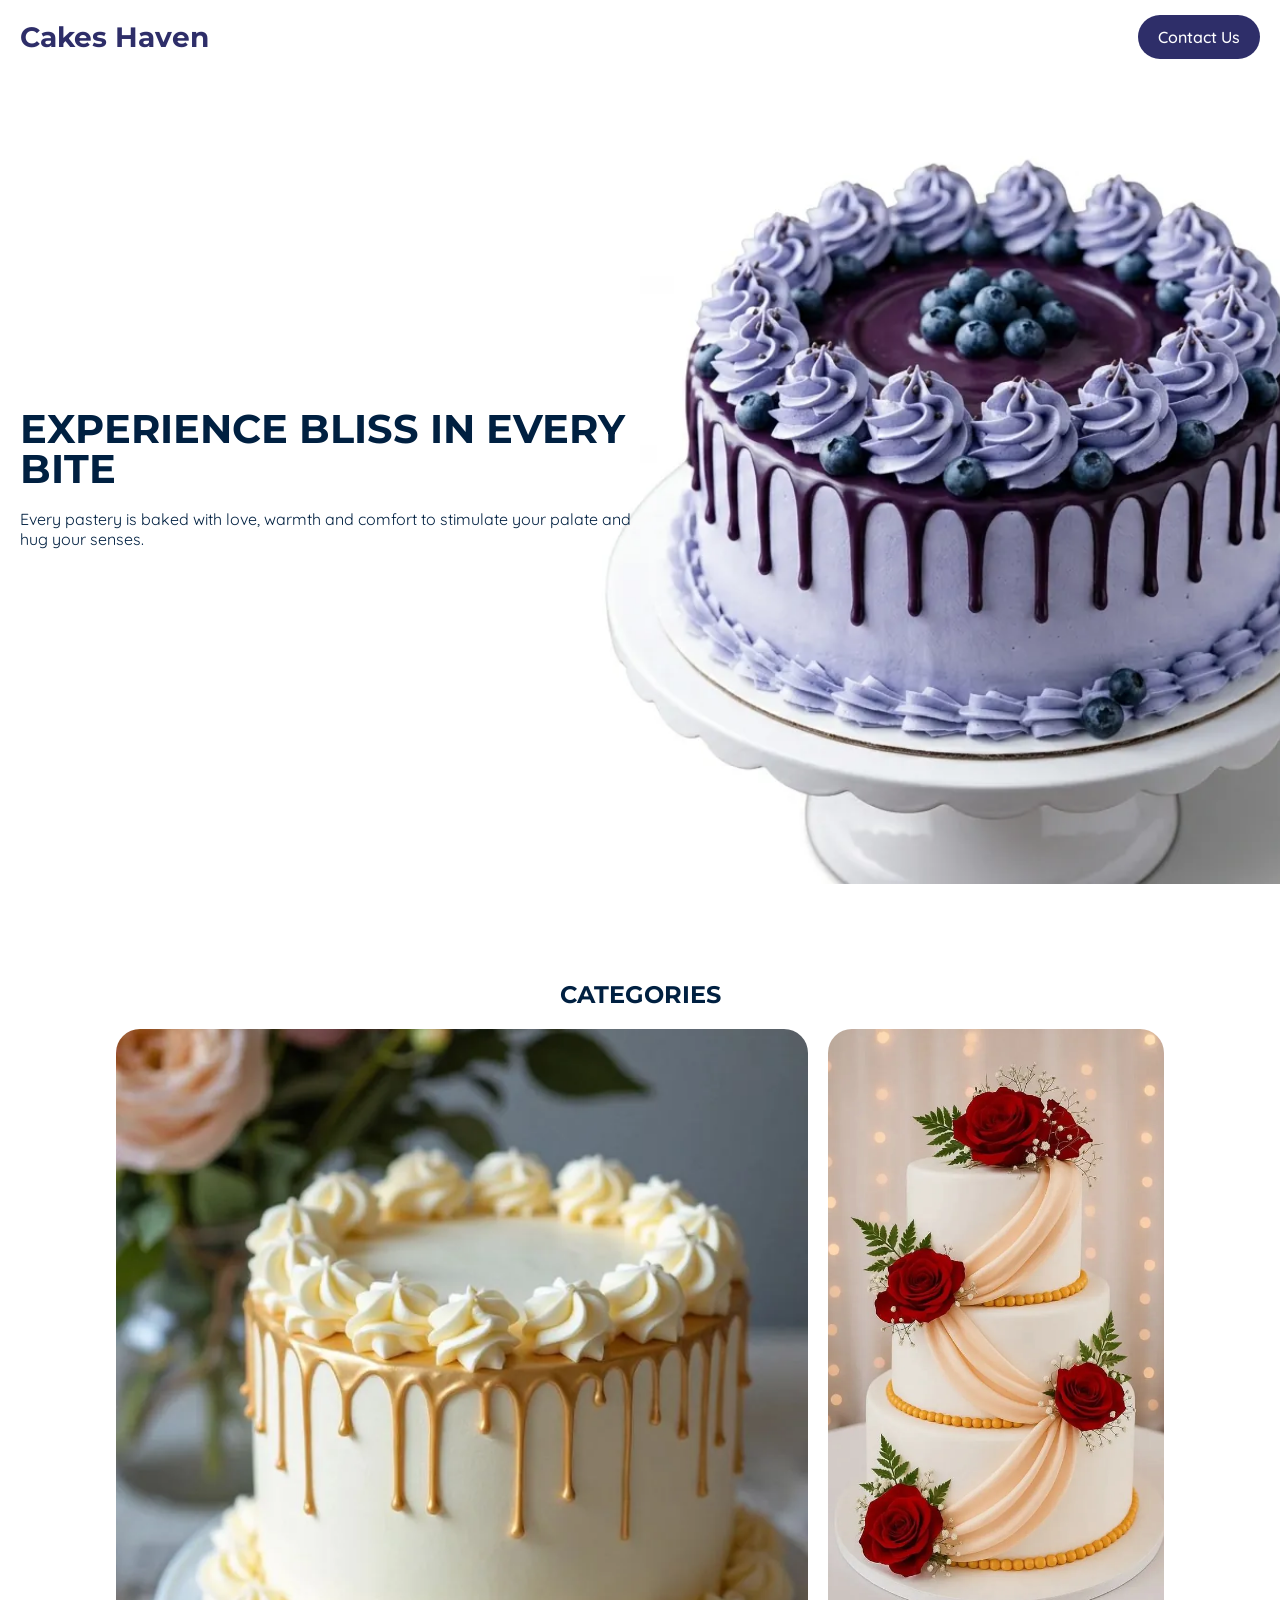
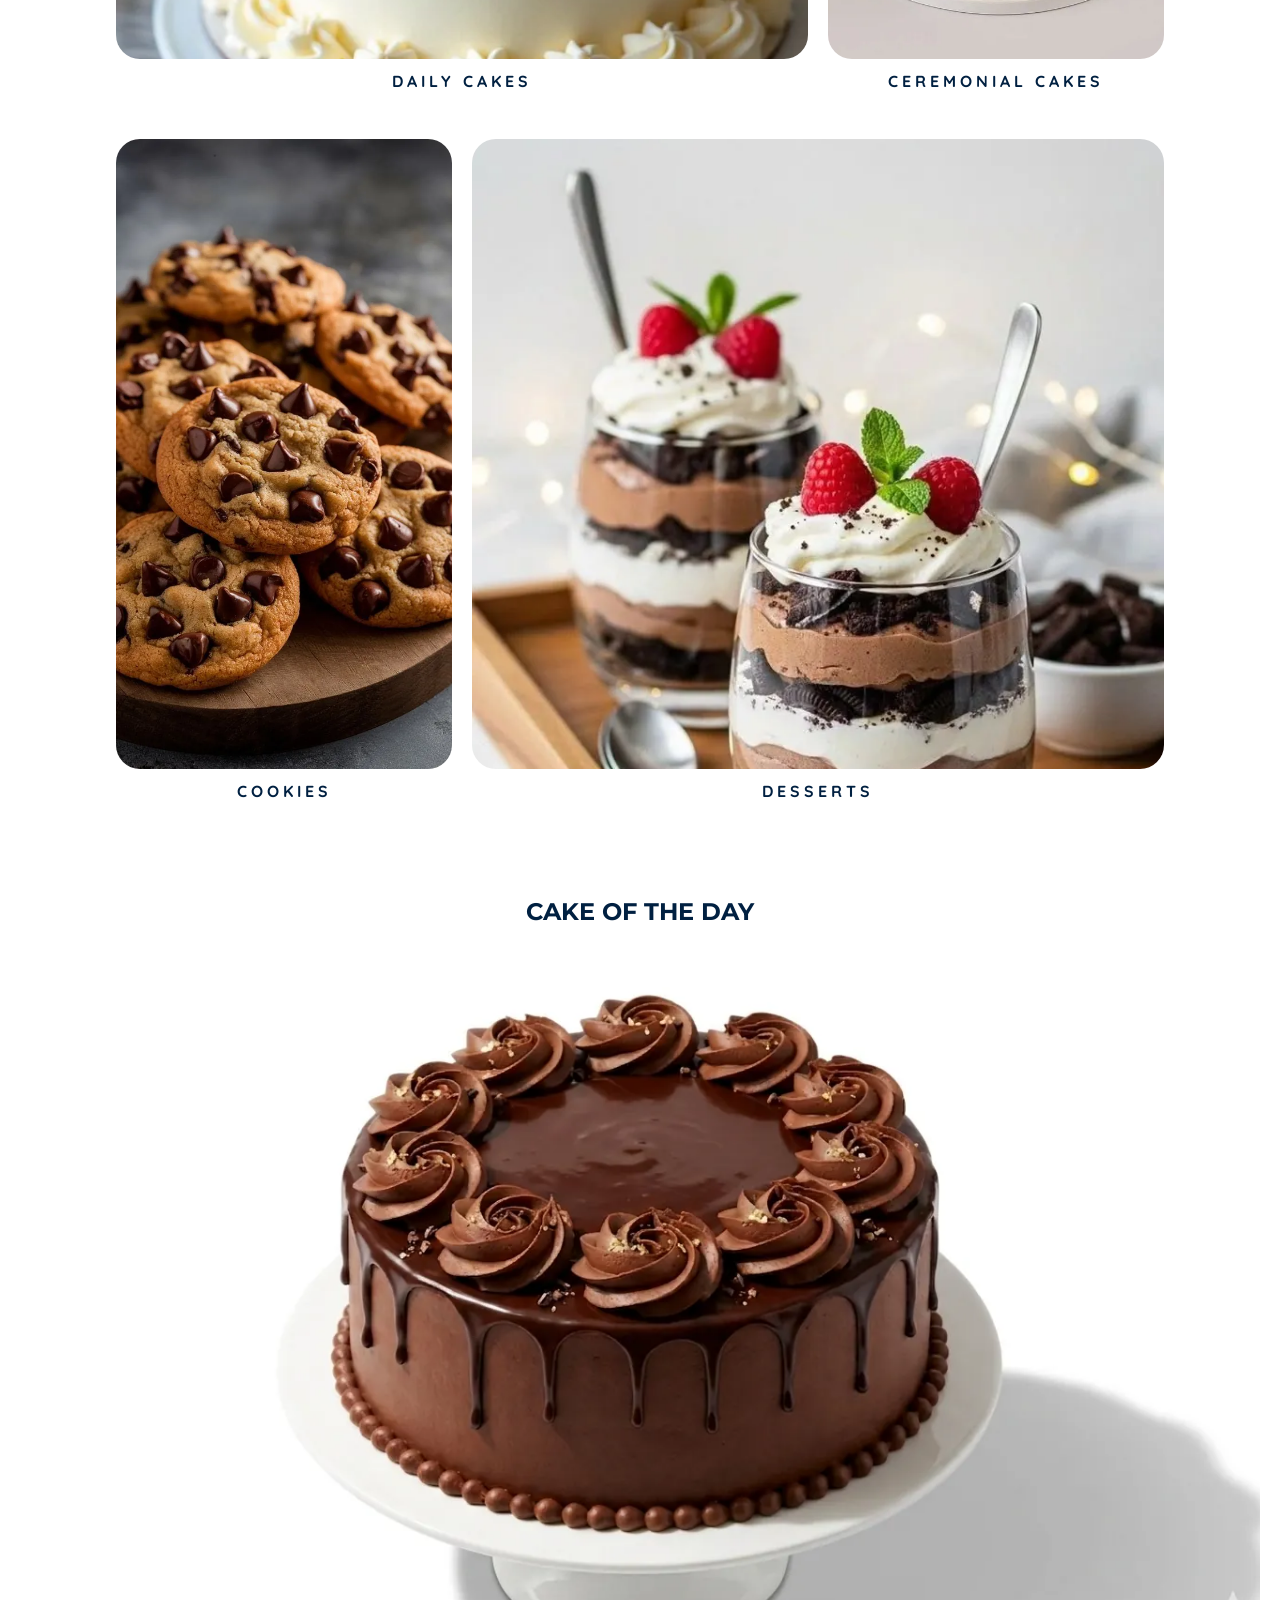
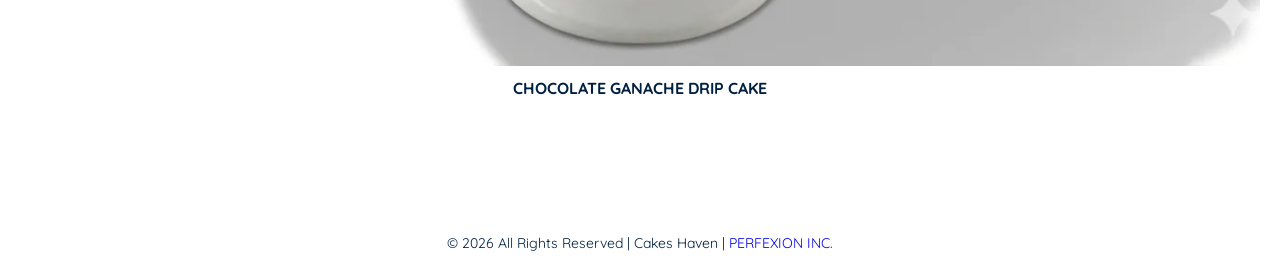
==== index.html @ 3cd72b6c "feat: first version of the website" ====
<!doctype html>
<html lang="en">
  <head>
    <meta charset="UTF-8" />
    <meta name="viewport" content="width=device-width, initial-scale=1.0" />
    <link rel="stylesheet" href="main.css" />
    <title>Cakes Haven</title>
  </head>
  <body>
    <header>
      <nav>
        <div class="logo"><a href="index.html">Cakes Haven</a></div>
        <div class="nav_links">
          <a href="#" class="btn">Contact Us</a>
        </div>
      </nav>
    </header>

    <main>
      <section>
        <div class="hero_bg">
          <article class="hero">
            <h1>EXPERIENCE BLISS IN EVERY BITE</h1>
            <p>
              Every pastery is baked with love, warmth and comfort to stimulate
              your palate and hug your senses.
            </p>
          </article>
        </div>
      </section>

      <section class="categories_section">
        <h2>Categories</h2>

        <article class="categories">
          <div class="cat_con span-2">
            <a href="./gallery.html?slug=daily-cakes" class="cat_link"
              ><div class="cat_bg d_cakes">
                <img
                  src="assets/imgs/cakes/daily-cakes/daily-cake-3.webp"
                  alt="daily cakes"
                /></div
            ></a>
            <div class="cat_txt">
              <p>Daily Cakes</p>
            </div>
          </div>

          <div class="cat_con">
            <a href="./gallery.html?slug=ceremonial-cakes" class="cat_link"
              ><div class="cat_bg c_cakes">
                <img
                  src="assets/imgs/cakes/ceremonial-cakes/ceremonial-cake-1.webp"
                  alt="ceremonial-cakes"
                /></div
            ></a>
            <div class="cat_txt">
              <p>Ceremonial Cakes</p>
            </div>
          </div>

          <div class="cat_con">
            <a href="./gallery.html?slug=cookies" class="cat_link"
              ><div class="cat_bg cookies">
                <img src="assets/imgs/cookies/cookies-1.webp" alt="cookies" /></div
            ></a>
            <div class="cat_txt">
              <p>Cookies</p>
            </div>
          </div>

          <div class="cat_con span-2">
            <a href="./gallery.html?slug=desserts" class="cat_link"
              ><div class="cat_bg desserts">
                <img src="assets/imgs/desserts/desserts-1.webp" alt="desserts"></div
            ></a>
            <div class="cat_txt">
              <p>Desserts</p>
            </div>
          </div>
        </article>
      </section>

      <section>
        <h2>Cake of the Day</h2>
        <article class="featured">
          <div class="featured_bg"></div>
          <p>Chocolate Ganache Drip Cake</p>
        </article>
      </section>
    </main>

    <footer>
      <p>
        &copy; 2026 All Rights Reserved | Cakes Haven |
        <a
          href="https://wa.me/2348100334346?text=Hello,%20Mr.%20Achusim%20Chibuike%20Joseph"
          target="_blank"
          >PERFEXION INC.</a
        >
      </p>
    </footer>
  </body>
</html>
---- main.css ----
@import url('https://fonts.googleapis.com/css2?family=Montserrat:ital,wght@0,100..900;1,100..900&family=Quicksand:wght@300..700&display=swap');

@import "assets/css/index.css";
@import "assets/css/gallery.css";

:root {
  /* ===== COLOURS ===== */
  --colour-bg: #fff;
  --colour-sec: #e1f5fe;
  --colour-accent: #2e2e69;
  --colour-text: #002041;

  /* ===== SPACING ===== */
  --spacing-xs: 12px;
  --spacing-md: 20px;
  --spacing-l: 32px;
  --spacing-xl: 48px;
  --spacing-xxl: 96px;

  /* ===== TYPOGRAPHY ===== */
  --font-main: "Montserrat", sans-serif;
  --font-sec: "Quicksand", sans-serif;
  --font-size-h1: 2.5rem;
  --font-size-h2: 1.75rem;
  --font-size-ui: 1rem;
  --font-size-xs: .875rem;
  --font-weight-bold: 700;
  --font-weight-md: 550;
  --font-weight-light: 400;

  /* ===== COMPONENTS ===== */
  --border-radius: 24px;
}

*{
    margin: 0;
    padding: 0;
    box-sizing: border-box;
}

body{
    width: 100%;
    min-height: 90vh;
    background: var(--colour-bg);
    color: var(--colour-text);
    font-family: var(--font-sec);
}

a{
    text-decoration: none;
}

h2{
        font-family: var(--font-main);
    text-align: center;
    text-transform: uppercase;
}

img{
    width: 100%;
}

.btn{
    padding: var(--spacing-xs) var(--spacing-md);
    background: var(--colour-accent);
    color: var(--colour-bg);
    font-weight: var(--font-weight-md);
    border-radius: var(--border-radius);
}
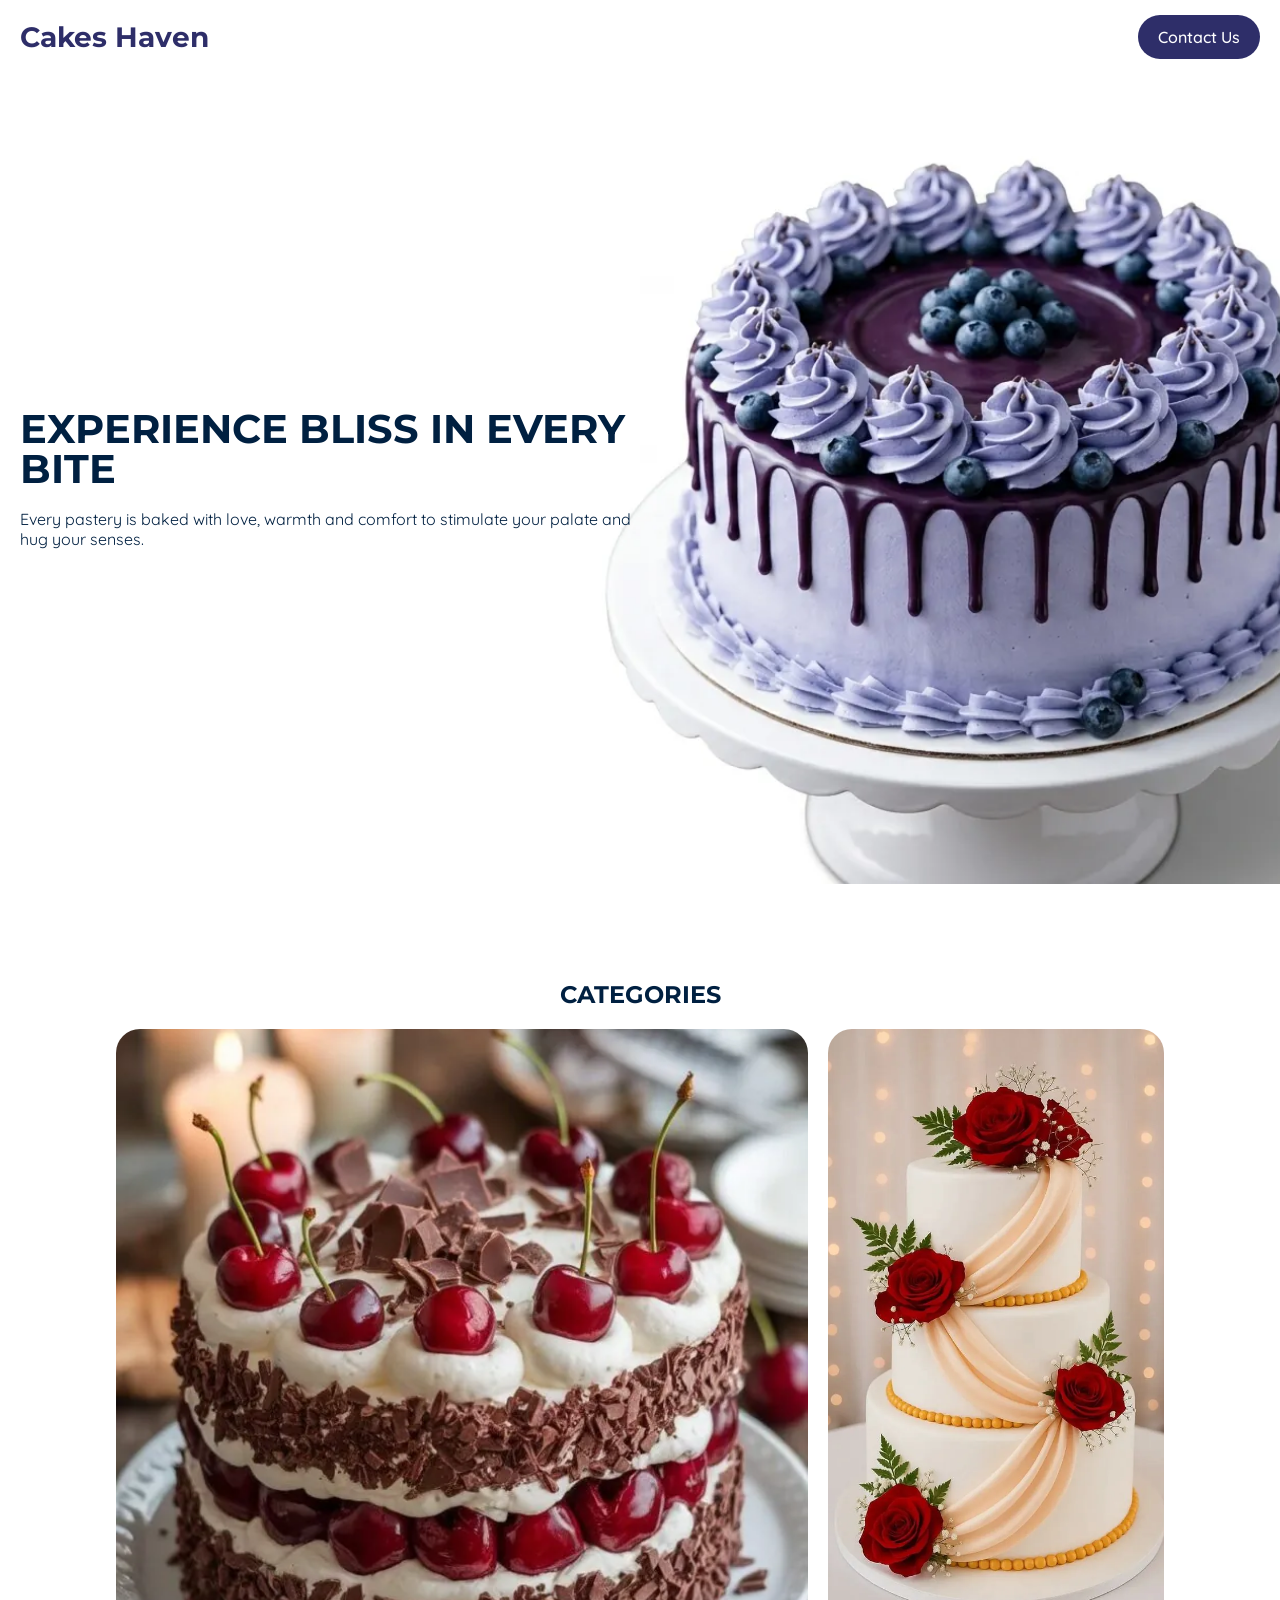
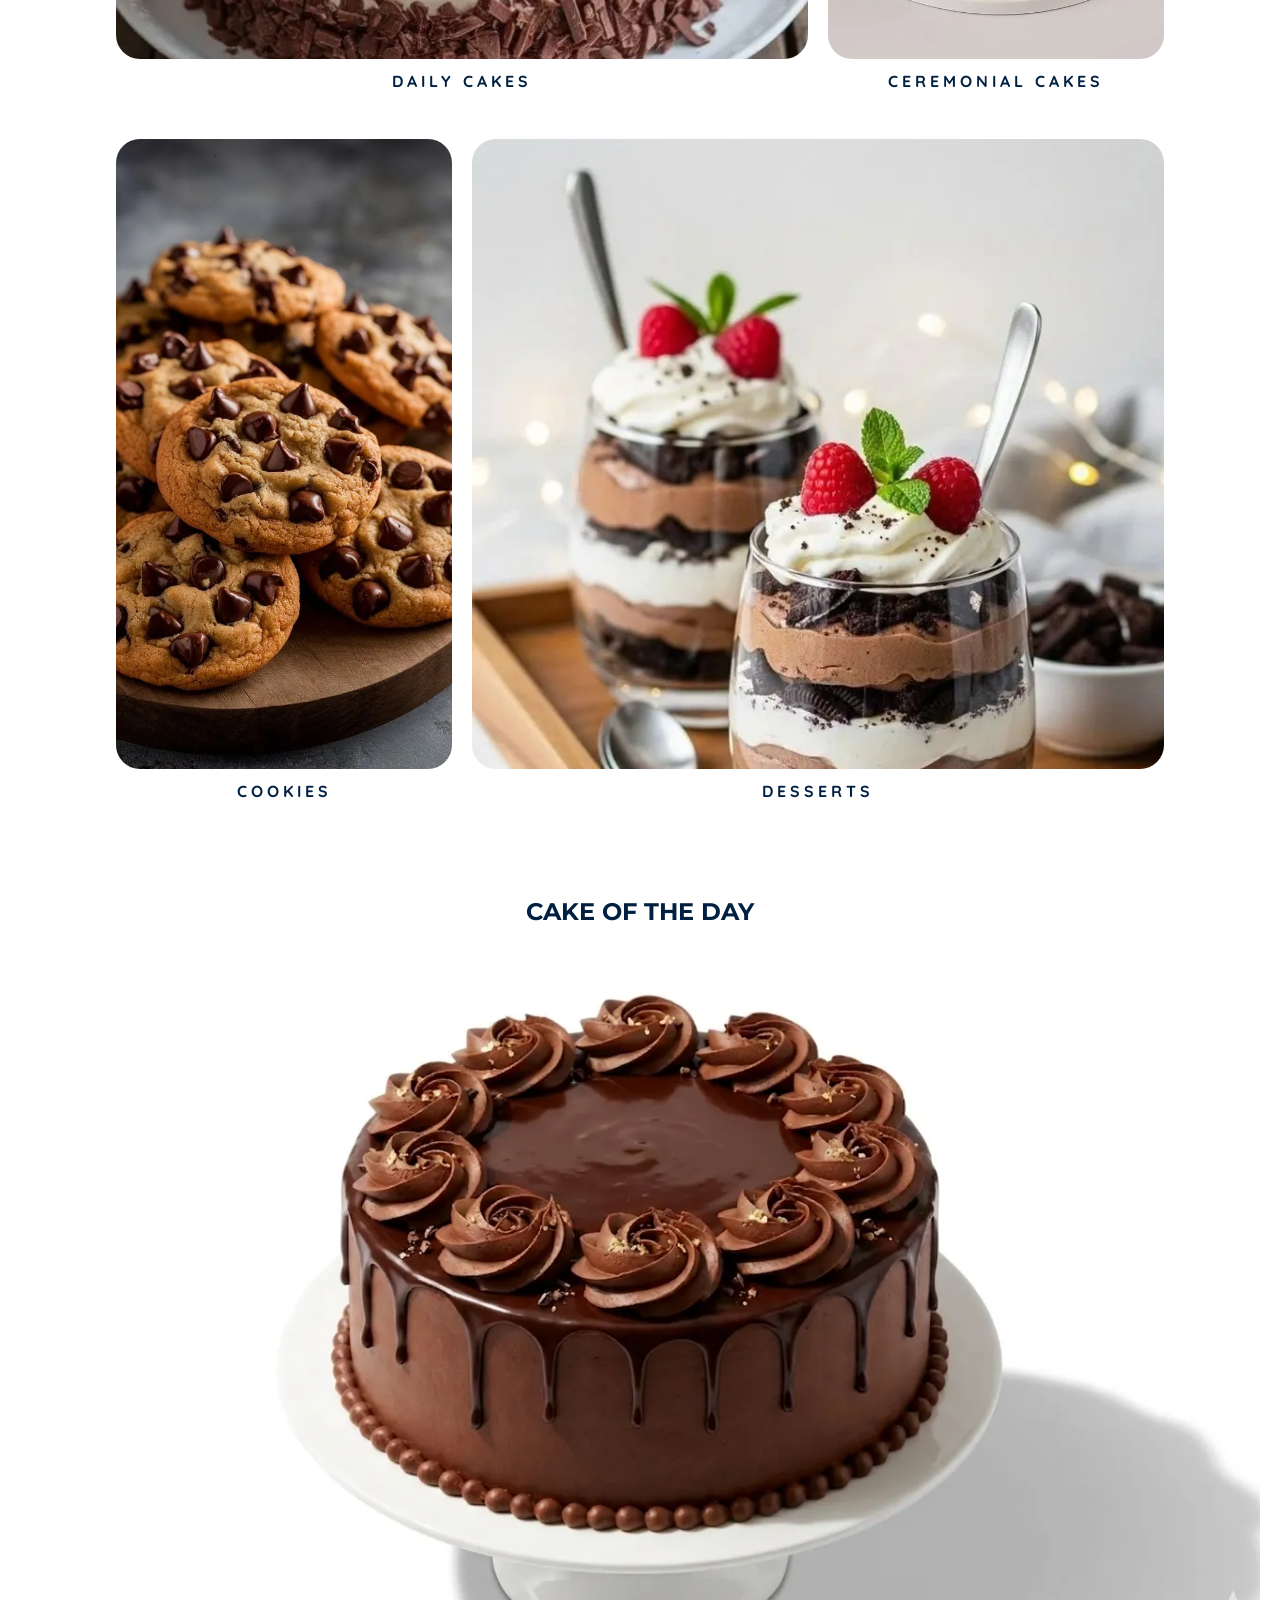
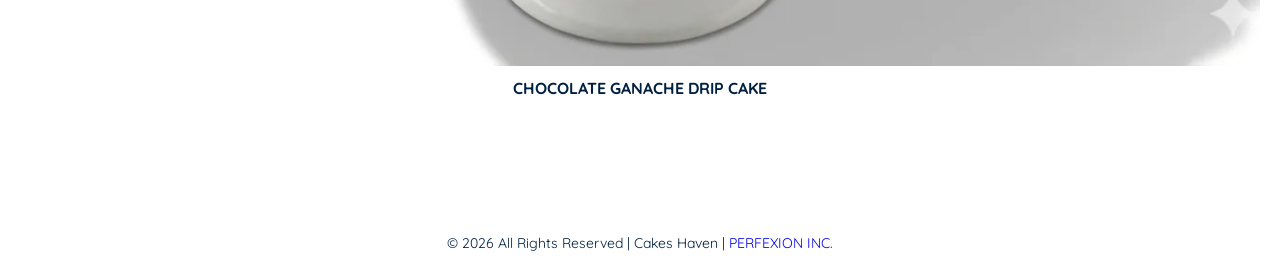
==== commit 287268a0: "feat: add gallery feature to products" ====
--- a/index.html
+++ b/index.html
@@ -37,7 +37,7 @@
             <a href="./gallery.html?slug=daily-cakes" class="cat_link"
               ><div class="cat_bg d_cakes">
                 <img
-                  src="assets/imgs/cakes/daily-cakes/daily-cake-3.webp"
+                  src="assets/imgs/cakes/daily-cakes/daily-cakes-1/main.webp"
                   alt="daily cakes"
                 /></div
             ></a>
@@ -50,7 +50,7 @@
             <a href="./gallery.html?slug=ceremonial-cakes" class="cat_link"
               ><div class="cat_bg c_cakes">
                 <img
-                  src="assets/imgs/cakes/ceremonial-cakes/ceremonial-cake-1.webp"
+                  src="assets/imgs/cakes/ceremonial-cakes/cer-cakes-1/main.webp"
                   alt="ceremonial-cakes"
                 /></div
             ></a>
@@ -62,7 +62,7 @@
           <div class="cat_con">
             <a href="./gallery.html?slug=cookies" class="cat_link"
               ><div class="cat_bg cookies">
-                <img src="assets/imgs/cookies/cookies-1.webp" alt="cookies" /></div
+                <img src="assets/imgs/cookies/cookies-1/main.webp" alt="cookies" /></div
             ></a>
             <div class="cat_txt">
               <p>Cookies</p>
@@ -72,7 +72,7 @@
           <div class="cat_con span-2">
             <a href="./gallery.html?slug=desserts" class="cat_link"
               ><div class="cat_bg desserts">
-                <img src="assets/imgs/desserts/desserts-1.webp" alt="desserts"></div
+                <img src="/assets/imgs/desserts/desserts-1/main.webp" alt="desserts"></div
             ></a>
             <div class="cat_txt">
               <p>Desserts</p>
